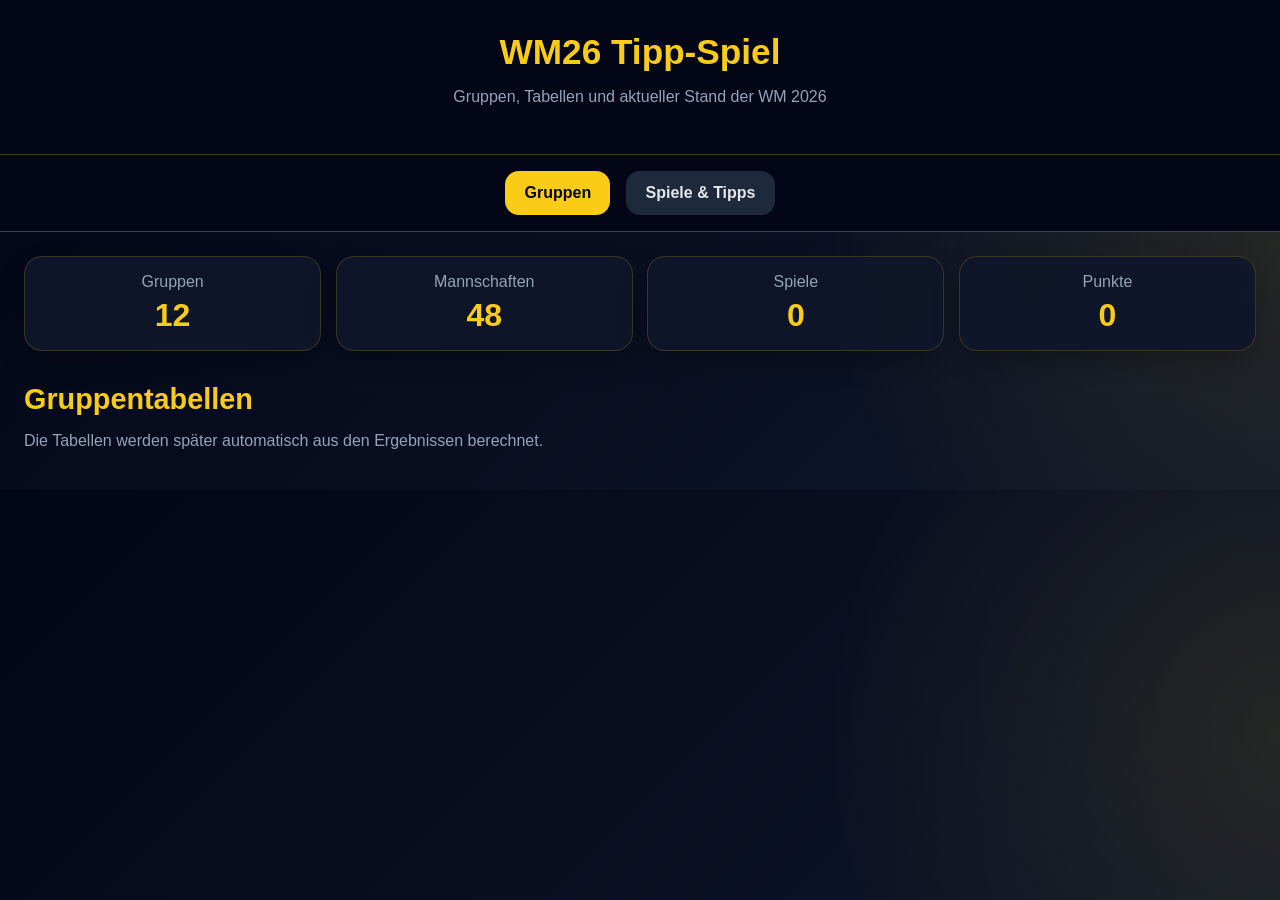
==== index.html @ 488cffdc "Initial commit" ====
<!doctype html>
<html lang="de">
  <head>
    <!-- Zeichensatz -->
    <meta charset="UTF-8" />

    <!-- Optimierung für Handy / iPhone -->
    <meta name="viewport" content="width=device-width, initial-scale=1.0" />

    <!-- Browser-Titel -->
    <title>WM26 Tipp-Spiel | Gruppen</title>

    <!-- CSS -->
    <link rel="stylesheet" href="style.css" />
  </head>

  <body>
    <!-- HEADER -->
    <header class="app-header">
      <h1>WM26 Tipp-Spiel</h1>
      <p>Gruppen, Tabellen und aktueller Stand der WM 2026</p>
    </header>

    <!-- NAVIGATION -->
    <nav class="main-nav">
      <a href="index.html" class="active">Gruppen</a>
      <a href="spiele.html">Spiele & Tipps</a>
    </nav>

    <!-- HAUPTBEREICH -->
    <main class="app">
      <!-- DASHBOARD -->
      <section class="stats-grid">
        <div class="stat-card">
          <span>Gruppen</span>
          <strong id="totalGroups">12</strong>
        </div>

        <div class="stat-card">
          <span>Mannschaften</span>
          <strong id="totalTeams">48</strong>
        </div>

        <div class="stat-card">
          <span>Spiele</span>
          <strong id="totalMatches">0</strong>
        </div>

        <div class="stat-card">
          <span>Punkte</span>
          <strong id="totalPoints">0</strong>
        </div>
      </section>

      <!-- GRUPPEN-TABELLEN -->
      <section class="section-header">
        <h2>Gruppentabellen</h2>
        <p>
          Die Tabellen werden später automatisch aus den Ergebnissen berechnet.
        </p>
      </section>

      <!-- Hier rendert JavaScript alle Gruppen A bis L -->
      <section id="groupsContainer" class="groups-container"></section>
    </main>

    <!-- DATEN -->
    <script src="data/groups.js"></script>
    <script src="data/matches.js"></script>
   

    <!-- APP LOGIK -->
    <script src="js/index.js"></script>
  </body>
</html>
---- style.css ----
/* ===================================== */
/* RESET / BASIS */
/* ===================================== */

* {
  box-sizing: border-box;
}

body {
  margin: 0;
  font-family: Arial, sans-serif;
  background:
    radial-gradient(circle at right center, rgba(250, 204, 21, 0.1), transparent 35%),
    linear-gradient(135deg, #020617, #0f172a);
  color: #e5e7eb;
}

/* ===================================== */
/* HEADER */
/* ===================================== */

.app-header {
  text-align: center;
  padding: 2rem 1rem;
  background: #020617;
  border-bottom: 1px solid rgba(250, 204, 21, 0.25);
}

.app-header h1 {
  margin: 0;
  color: #facc15;
  font-size: 2.2rem;
}

.app-header p {
  color: #94a3b8;
}

/* ===================================== */
/* NAVIGATION */
/* ===================================== */

.main-nav {
  display: flex;
  justify-content: center;
  gap: 1rem;
  padding: 1rem;
  background: #020617;
  border-bottom: 1px solid #334155;
}

.main-nav a {
  color: #e5e7eb;
  text-decoration: none;
  padding: 0.8rem 1.2rem;
  border-radius: 14px;
  background: #1e293b;
  font-weight: bold;
}

.main-nav a.active,
.main-nav a:hover {
  background: #facc15;
  color: #020617;
}

/* ===================================== */
/* LAYOUT */
/* ===================================== */

.app {
  max-width: 1300px;
  margin: 0 auto;
  padding: 1.5rem;
  position: relative;
}

/* Trophy-Hintergrund */
.app::after {
  content: "";
  position: fixed;
  right: 0;
  top: 140px;
  width: 420px;
  height: 700px;
  background: url("images/worldcup-trophy.webp") no-repeat center;
  background-size: contain;
  opacity: 0.12;
  pointer-events: none;
  z-index: -1;
}

/* ===================================== */
/* DASHBOARD */
/* ===================================== */

.stats-grid {
  display: grid;
  grid-template-columns: repeat(4, 1fr);
  gap: 0.9rem;
  margin-bottom: 1.5rem;
}

.stat-card {
  background: rgba(15, 23, 42, 0.95);
  border: 1px solid rgba(250, 204, 21, 0.18);
  border-radius: 18px;
  padding: 1rem;
  text-align: center;
  box-shadow: 0 10px 25px rgba(0, 0, 0, 0.25);
}

.stat-card span {
  display: block;
  color: #94a3b8;
  margin-bottom: 0.4rem;
}

.stat-card strong {
  font-size: 2rem;
  color: #facc15;
}

/* ===================================== */
/* SECTION HEADER */
/* ===================================== */

.section-header {
  margin: 2rem 0 1rem;
}

.section-header h2 {
  margin: 0;
  color: #facc15;
  font-size: 1.8rem;
}

.section-header p {
  color: #94a3b8;
}

/* ===================================== */
/* TOOLBAR / FILTER */
/* ===================================== */

.toolbar {
  display: flex;
  flex-wrap: wrap;
  gap: 1rem;
  margin-bottom: 2rem;
}

.filter-btn {
  background: #1e293b;
  border: 1px solid #334155;
  border-radius: 18px;
  color: #e5e7eb;
  font-weight: 800;
  padding: 1rem 1.4rem;
  cursor: pointer;
  transition: all 0.3s ease;
  min-height: 62px;
}

.filter-btn:hover {
  transform: translateY(-2px);
  border-color: #facc15;
}

.filter-btn.active {
  background: #facc15;
  color: #020617;
  border-color: #facc15;
  box-shadow:
    0 0 20px rgba(250, 204, 21, 0.45),
    0 0 40px rgba(250, 204, 21, 0.12);
}

/* Finale größer und mit Pokal-Hintergrund */
.finale-btn {
  min-width: 170px;
  min-height: 95px;
  border: 2px solid #facc15;
  background:
    linear-gradient(rgba(2, 6, 23, 0.82), rgba(2, 6, 23, 0.82)),
    url("images/worldcup-trophy.webp");
  background-size: cover;
  background-position: center;
  font-size: 1.3rem;
  color: #facc15;
  box-shadow: 0 0 25px rgba(250, 204, 21, 0.35);
}

.finale-btn.active {
  background:
    linear-gradient(rgba(250, 204, 21, 0.35), rgba(2, 6, 23, 0.75)),
    url("images/worldcup-trophy.webp");
  background-size: cover;
  background-position: center;
  color: #ffffff;
}

/* ===================================== */
/* SEARCH */
/* ===================================== */

.search-box {
  margin-bottom: 1.5rem;
}

.search-box label {
  display: block;
  margin-bottom: 0.5rem;
  color: #facc15;
  font-weight: bold;
}

.search-box input {
  width: 100%;
  padding: 1rem;
  border-radius: 14px;
  border: 1px solid rgba(250, 204, 21, 0.2);
  background: #020617;
  color: #e5e7eb;
  font-size: 1rem;
}

.search-box input:focus {
  outline: none;
  border-color: #facc15;
}

/* ===================================== */
/* GROUP TABLES */
/* ===================================== */

.groups-container {
  display: grid;
  gap: 1rem;
}

.group-card {
  background: rgba(15, 23, 42, 0.96);
  border: 1px solid rgba(250, 204, 21, 0.15);
  border-radius: 18px;
  padding: 1rem;
  overflow-x: auto;
  box-shadow: 0 10px 30px rgba(0, 0, 0, 0.35);
}

.group-card h3 {
  margin-top: 0;
  color: #facc15;
}

.group-table {
  width: 100%;
  border-collapse: collapse;
}

.group-table th,
.group-table td {
  padding: 0.75rem;
  border-bottom: 1px solid #334155;
  text-align: left;
}

.group-table th {
  color: #facc15;
  font-size: 0.9rem;
}

.group-table td {
  color: #e5e7eb;
}

/* ===================================== */
/* MATCH SECTIONS */
/* ===================================== */

.matches-container {
  display: grid;
  gap: 1rem;
}

.group-matches-section {
  margin-bottom: 2rem;
}

.group-matches-section h3 {
  color: #facc15;
  font-size: 1.8rem;
  margin-bottom: 1rem;
  border-bottom: 1px solid rgba(250, 204, 21, 0.25);
  padding-bottom: 0.5rem;
}

.group-matches-list {
  display: grid;
  gap: 1rem;
}

/* ===================================== */
/* MATCH CARD */
/* ===================================== */

.match-card {
  background: linear-gradient(135deg, rgba(15, 23, 42, 0.98), rgba(2, 6, 23, 0.98));
  border: 1px solid rgba(250, 204, 21, 0.16);
  border-radius: 18px;
  padding: 1rem;
  box-shadow: 0 10px 30px rgba(0, 0, 0, 0.35);
}

.match-top {
  display: flex;
  justify-content: space-between;
  gap: 1rem;
  color: #94a3b8;
  font-size: 0.9rem;
  margin-bottom: 0.8rem;
}

.teams {
  font-size: 1.25rem;
  font-weight: bold;
  margin-bottom: 1rem;
  line-height: 1.5;
}

.teams strong {
  color: #facc15;
  margin: 0 0.5rem;
}

/* ===================================== */
/* TIPP / ERGEBNIS */
/* ===================================== */

.tip-row,
.result-row {
  display: flex;
  align-items: center;
  flex-wrap: wrap;
  gap: 0.5rem;
  margin-top: 0.8rem;
}

.tip-row > span:first-child,
.result-row > span:first-child {
  min-width: 85px;
  color: #94a3b8;
  font-weight: bold;
}

.tip-row input,
.result-row input {
  width: 70px;
  padding: 0.75rem;
  border-radius: 10px;
  border: 1px solid #475569;
  background: #020617;
  color: #e5e7eb;
  text-align: center;
  font-size: 1rem;
}

.tip-row input:focus,
.result-row input:focus {
  outline: none;
  border-color: #facc15;
}

.tip-row button,
.result-row button {
  border: none;
  border-radius: 10px;
  padding: 0.75rem 1rem;
  font-weight: bold;
  cursor: pointer;
}

.tip-row button:first-of-type,
.result-row button:first-of-type {
  background: #facc15;
  color: #020617;
}

.tip-row button:last-of-type,
.result-row button:last-of-type {
  background: #334155;
  color: #e5e7eb;
}

/* ===================================== */
/* POINTS */
/* ===================================== */

.points-row {
  margin-top: 1rem;
  padding-top: 0.8rem;
  border-top: 1px solid rgba(250, 204, 21, 0.15);
  color: #facc15;
  font-size: 1.1rem;
  font-weight: 800;
}

/* ===================================== */
/* KO NOTE */
/* ===================================== */

.ko-note {
  margin-top: 0.5rem;
  color: #94a3b8;
  font-size: 0.85rem;
}

/* ===================================== */
/* FINALE PREMIUM CARD */
/* ===================================== */

.final-card {
  position: relative;

  min-height: 900px;

  overflow: hidden;

  border: 2px solid #facc15;

  background:
    linear-gradient(
      rgba(2, 6, 23, 0.85),
      rgba(2, 6, 23, 0.85)
    ),
    url("images/worldcup.png");

  background-size: cover;
  background-repeat: no-repeat;
  background-position: center;

  box-shadow:
    0 0 40px rgba(250, 204, 21, 0.15),
    0 0 80px rgba(250, 204, 21, 0.08);
}
.final-card .match-top {
  justify-content: center;

  font-size: 1rem;

  color: #111111;
  margin-top: 2rem;
}
.final-card .teams {
  text-align: center;

  font-size: 4rem;

  margin-top: 4rem;

  margin-bottom: 3rem;

  color: white;
}

.final-card .teams strong {
  color: #facc15;

  font-size: 5rem;

  margin: 0 2rem;
}

.final-card .tip-row,
.final-card .result-row,
.final-card .points-row,
.final-card .ko-note {
  width: 60%;

  position: relative;

  z-index: 2;
}

.final-card::before {
  content: "🏆 FINALE";

  position: absolute;

  top: 40px;

  left: 50%;

  transform: translateX(-50%);

  font-size: 5rem;

  font-weight: 900;

  color: #facc15;

  letter-spacing: 8px;

  text-shadow:
    0 0 20px rgba(250, 204, 21, 0.5);

  z-index: 1;
}

/* ===================================== */
/* RESPONSIVE */
/* ===================================== */

@media (max-width: 900px) {
  .stats-grid {
    grid-template-columns: repeat(2, 1fr);
  }

  .app::after {
    opacity: 0.06;
    width: 300px;
  }
}

@media (max-width: 700px) {
  .stats-grid {
    grid-template-columns: 1fr;
  }

  .main-nav,
  .toolbar,
  .tip-row,
  .result-row {
    flex-direction: column;
    align-items: stretch;
  }

  .filter-btn,
  .finale-btn,
  .tip-row input,
  .result-row input,
  .tip-row button,
  .result-row button {
    width: 100%;
  }

  .match-top {
    flex-direction: column;
  }

  .app::after {
    display: none;
  }
}
@media (max-width: 900px) {

  .final-card {
    min-height: auto;

    background-position: center top;
  }

  .final-card .teams {
    font-size: 2rem;
  }

  .final-card .teams strong {
    font-size: 2.5rem;
  }

  .final-card .tip-row,
  .final-card .result-row,
  .final-card .points-row,
  .final-card .ko-note {
    width: 100%;
  }
}
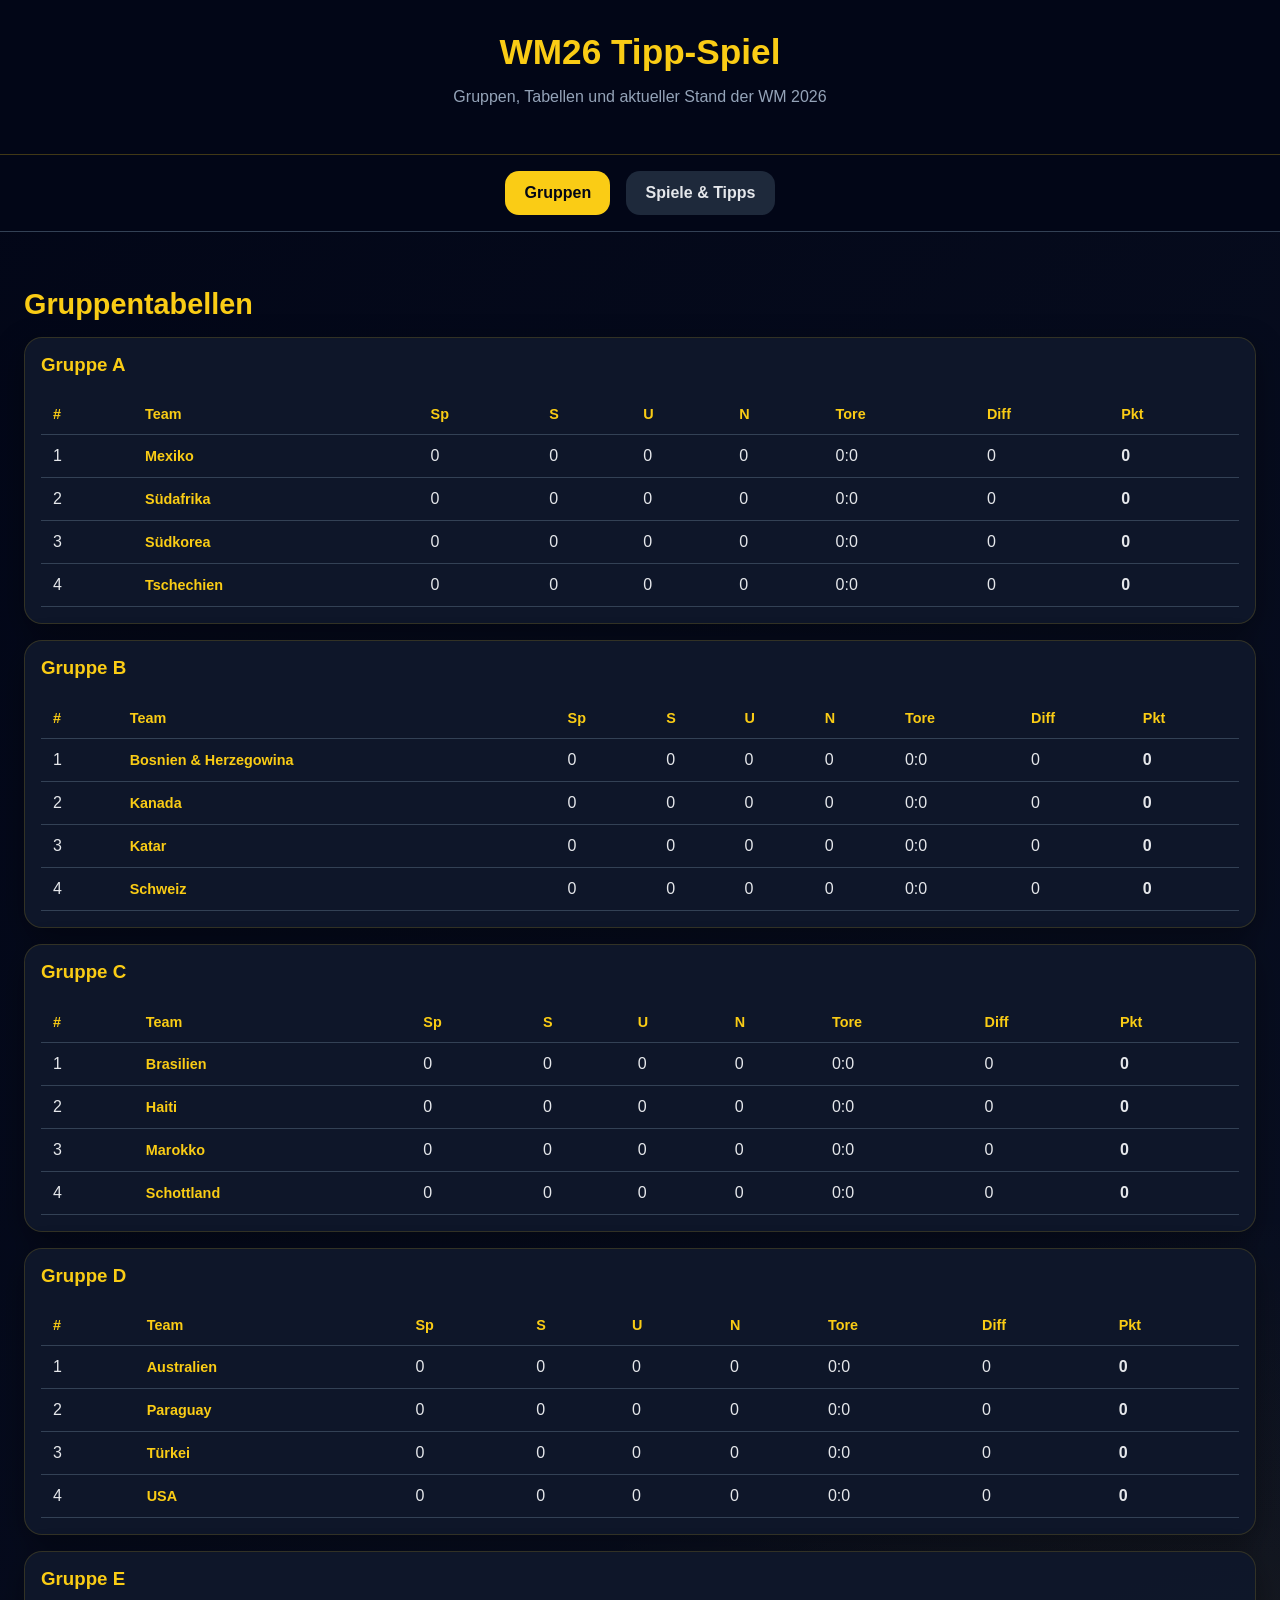
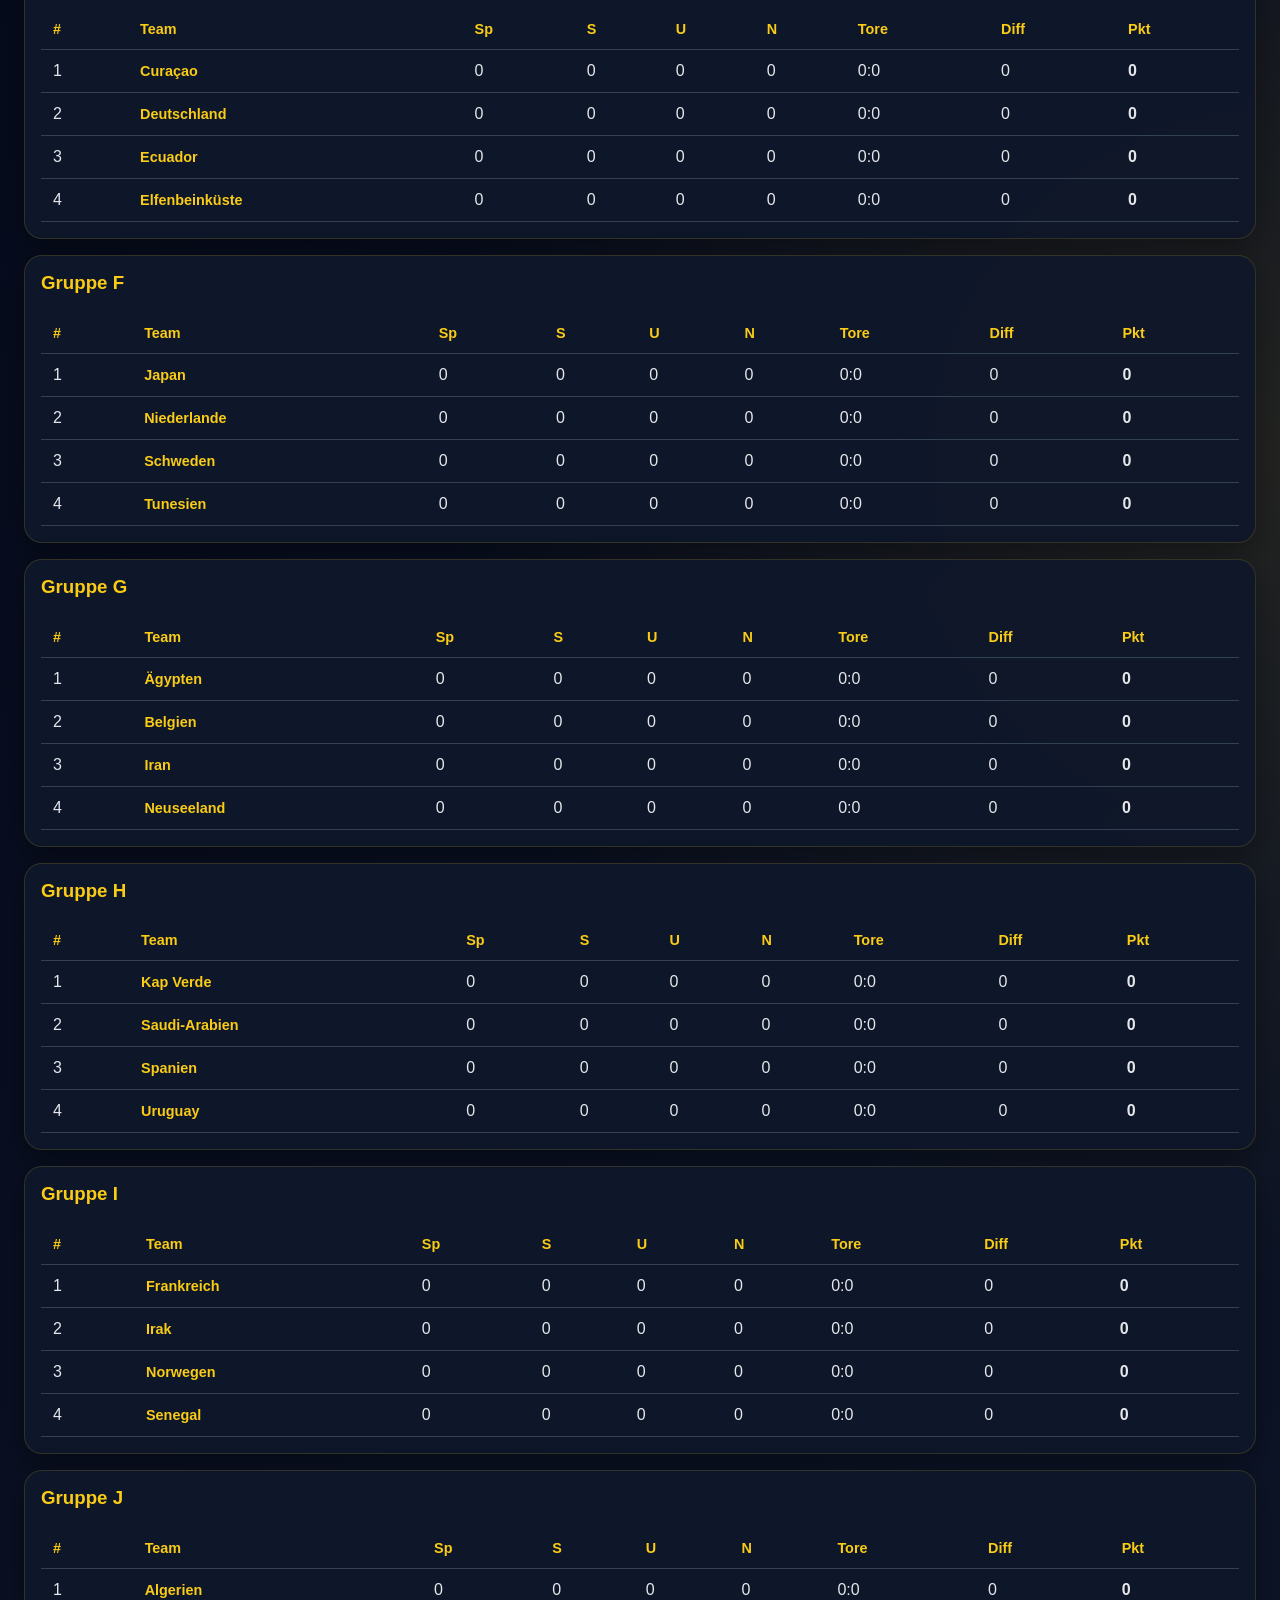
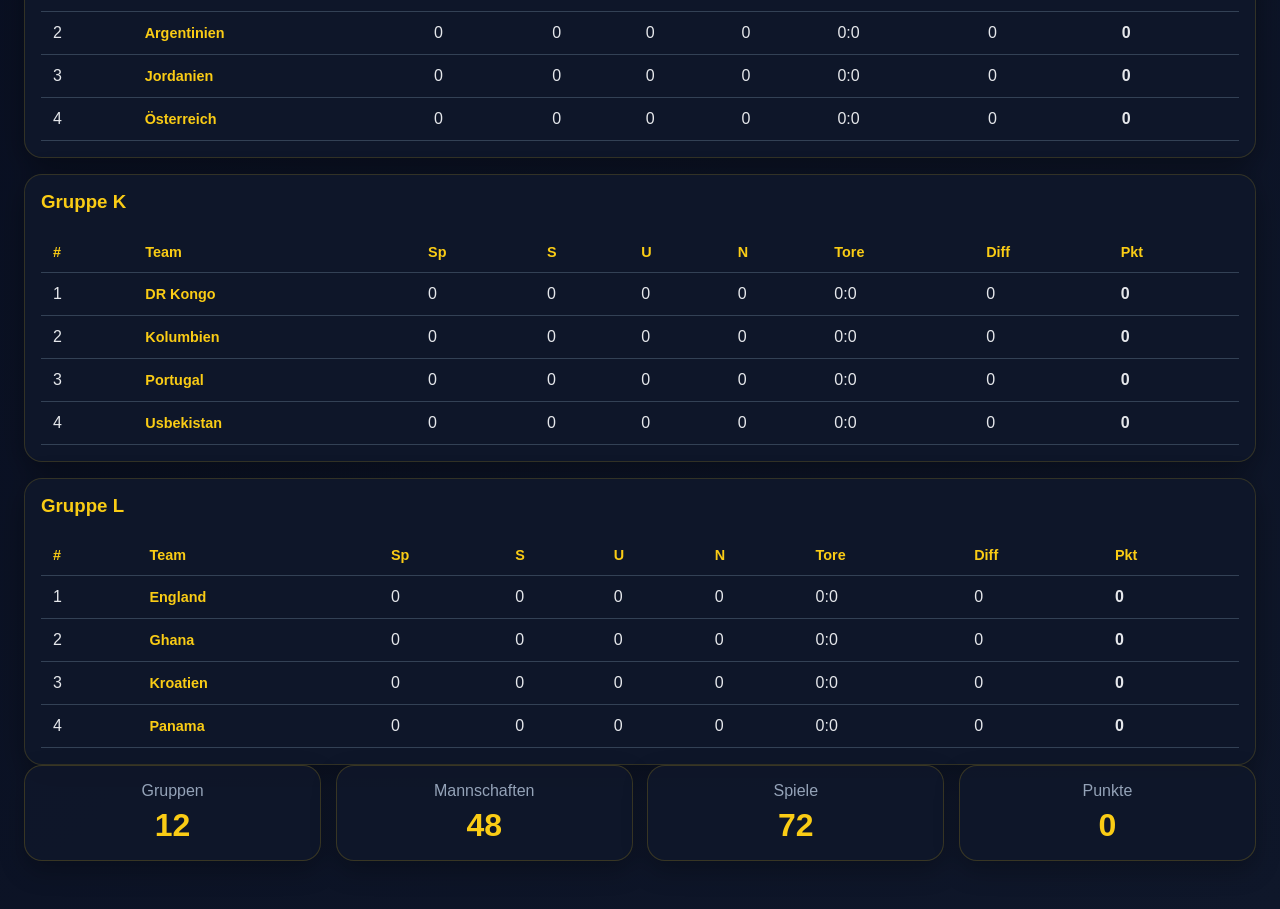
==== commit 6ecc1781: "feat: update app" ====
--- a/index.html
+++ b/index.html
@@ -1,44 +1,44 @@
 <!doctype html>
 <html lang="de">
   <head>
-    <!-- Zeichensatz -->
     <meta charset="UTF-8" />
-
-    <!-- Optimierung für Handy / iPhone -->
     <meta name="viewport" content="width=device-width, initial-scale=1.0" />
-
-    <!-- Browser-Titel -->
     <title>WM26 Tipp-Spiel | Gruppen</title>
-
-    <!-- CSS -->
     <link rel="stylesheet" href="style.css" />
+    <link rel="manifest" href="manifest.json" />
+    <meta name="theme-color" content="#facc15" />
+    <link rel="apple-touch-icon" href="icons/icon-512.png" />
   </head>
 
   <body>
-    <!-- HEADER -->
     <header class="app-header">
       <h1>WM26 Tipp-Spiel</h1>
       <p>Gruppen, Tabellen und aktueller Stand der WM 2026</p>
     </header>
 
-    <!-- NAVIGATION -->
-    <nav class="main-nav">
-      <a href="index.html" class="active">Gruppen</a>
+    <nav class="main-nav" aria-label="Hauptnavigation">
+      <a href="index.html" class="active" aria-current="page">Gruppen</a>
       <a href="spiele.html">Spiele & Tipps</a>
     </nav>
 
-    <!-- HAUPTBEREICH -->
     <main class="app">
-      <!-- DASHBOARD -->
-      <section class="stats-grid">
+      
+
+      <section class="section-header">
+        <h2>Gruppentabellen</h2>
+      </section>
+
+      <section id="groupsContainer" class="groups-container" aria-live="polite"></section>
+
+      <section class="stats-grid" aria-label="Übersicht">
         <div class="stat-card">
           <span>Gruppen</span>
-          <strong id="totalGroups">12</strong>
+          <strong id="totalGroups">0</strong>
         </div>
 
         <div class="stat-card">
           <span>Mannschaften</span>
-          <strong id="totalTeams">48</strong>
+          <strong id="totalTeams">0</strong>
         </div>
 
         <div class="stat-card">
@@ -51,25 +51,10 @@
           <strong id="totalPoints">0</strong>
         </div>
       </section>
-
-      <!-- GRUPPEN-TABELLEN -->
-      <section class="section-header">
-        <h2>Gruppentabellen</h2>
-        <p>
-          Die Tabellen werden später automatisch aus den Ergebnissen berechnet.
-        </p>
-      </section>
-
-      <!-- Hier rendert JavaScript alle Gruppen A bis L -->
-      <section id="groupsContainer" class="groups-container"></section>
     </main>
 
-    <!-- DATEN -->
     <script src="data/groups.js"></script>
     <script src="data/matches.js"></script>
-   
-
-    <!-- APP LOGIK -->
     <script src="js/index.js"></script>
   </body>
 </html>
